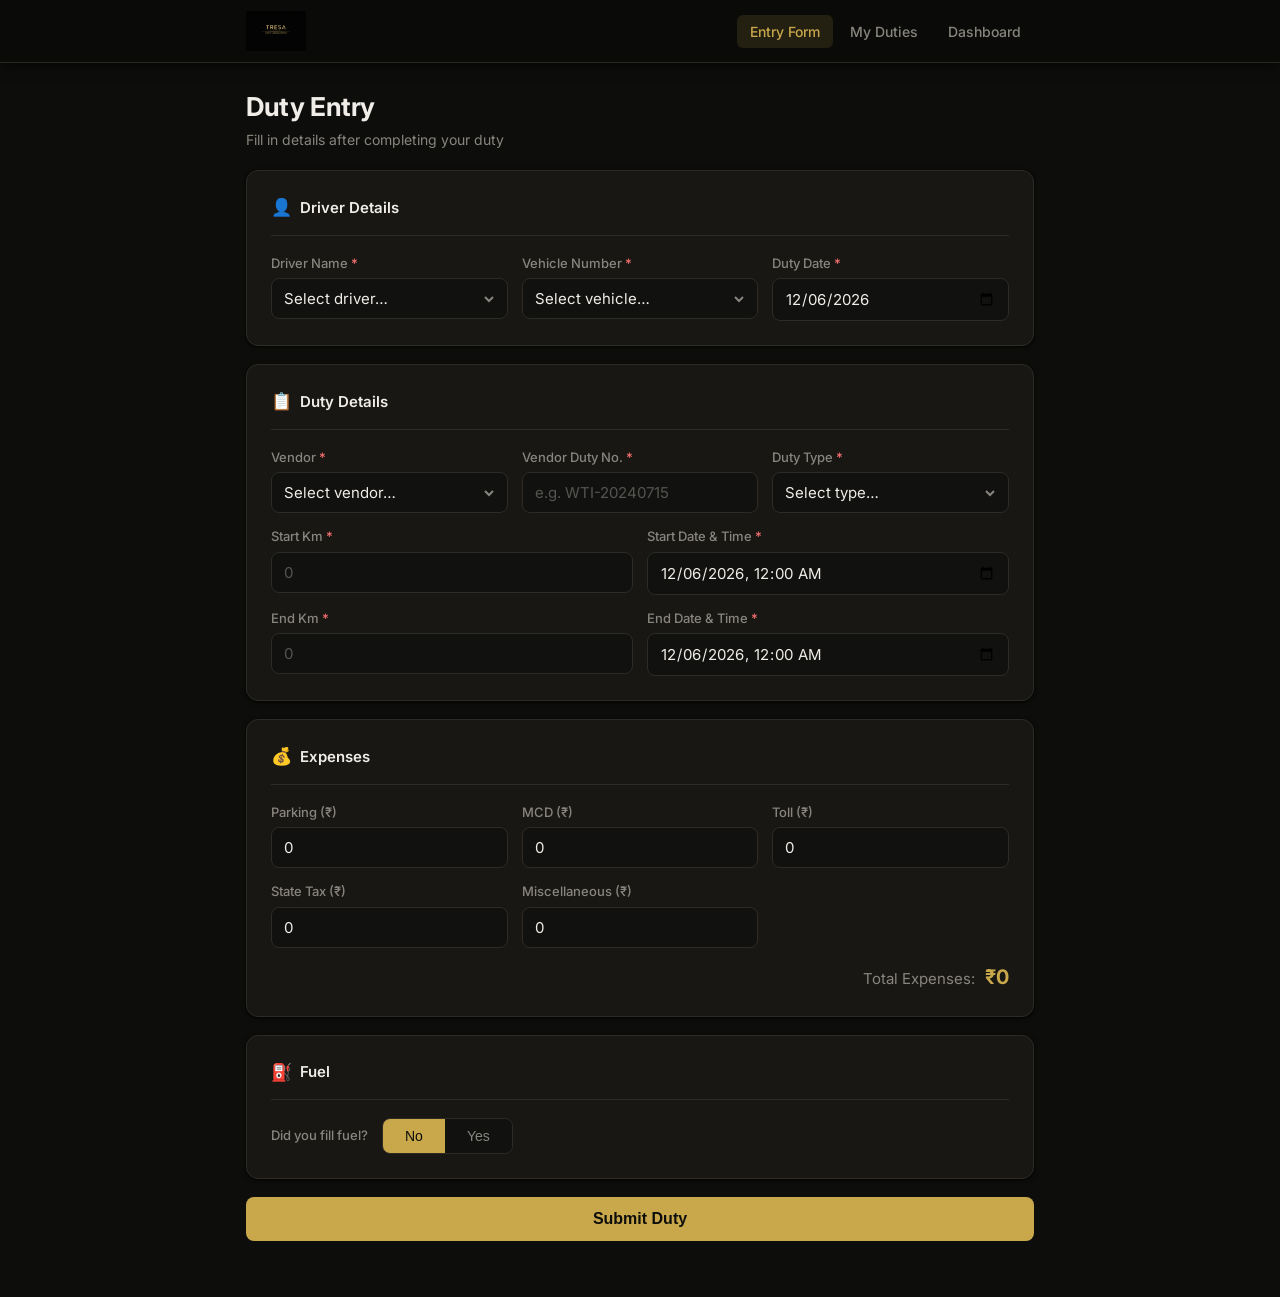
==== index.html @ 3fd35449 "Rebrand to Tresa black/gold theme; replace emoji with logo - Rewrote CSS with dark (#0d0d0b) backgro" ====
<!DOCTYPE html>
<html lang="en">
<head>
  <meta charset="UTF-8">
  <meta name="viewport" content="width=device-width, initial-scale=1.0">
  <title>Tresa – Duty Entry</title>
  <link rel="stylesheet" href="css/styles.css">
  <link rel="preconnect" href="https://fonts.googleapis.com">
  <link href="https://fonts.googleapis.com/css2?family=Inter:wght@400;500;600;700&display=swap" rel="stylesheet">
</head>
<body>

<header class="app-header">
  <div class="container">
    <div class="header-inner">
      <a class="brand" href="index.html">
        <img src="Branding/Tresa Fleet Logo.png" alt="Tresa Fleet Management" class="brand-logo">
      </a>
      <nav class="nav">
        <a href="index.html"     class="nav-link active">Entry Form</a>
        <a href="my-duties.html" class="nav-link">My Duties</a>
        <a href="dashboard.html" class="nav-link">Dashboard</a>
      </nav>
    </div>
  </div>
</header>

<main class="main">
  <div class="container">

    <div class="page-header">
      <h1>Duty Entry</h1>
      <p>Fill in details after completing your duty</p>
    </div>

    <!-- ── Entry Form ─────────────────────────────────────────── -->
    <form id="dutyForm" class="form-stack" autocomplete="off">

      <!-- Driver Details -->
      <div class="card">
        <div class="section-title"><span class="section-icon">👤</span> Driver Details</div>
        <div class="grid">
          <div class="field">
            <label for="driverName">Driver Name <span class="req">*</span></label>
            <select id="driverName" name="driverName" required>
              <option value="">Select driver…</option>
            </select>
          </div>
          <div class="field">
            <label for="vehicleNumber">Vehicle Number <span class="req">*</span></label>
            <select id="vehicleNumber" name="vehicleNumber" required>
              <option value="">Select vehicle…</option>
            </select>
          </div>
          <div class="field">
            <label for="dutyDate">Duty Date <span class="req">*</span></label>
            <input type="date" id="dutyDate" name="dutyDate" required>
          </div>
        </div>
      </div>

      <!-- Duty Details -->
      <div class="card">
        <div class="section-title"><span class="section-icon">📋</span> Duty Details</div>
        <div class="grid">
          <div class="field">
            <label for="vendor">Vendor <span class="req">*</span></label>
            <select id="vendor" name="vendor" required>
              <option value="">Select vendor…</option>
            </select>
          </div>
          <div class="field">
            <label for="vendorDutyNumber">Vendor Duty No. <span class="req">*</span></label>
            <input type="text" id="vendorDutyNumber" name="vendorDutyNumber" placeholder="e.g. WTI-20240715" required>
          </div>
          <div class="field">
            <label for="dutyType">Duty Type <span class="req">*</span></label>
            <select id="dutyType" name="dutyType" required>
              <option value="">Select type…</option>
            </select>
          </div>
        </div>

        <div class="grid grid-2" style="margin-top:14px">
          <div class="field">
            <label for="startKm">Start Km <span class="req">*</span></label>
            <input type="number" id="startKm" name="startKm" placeholder="0" min="0" required>
          </div>
          <div class="field">
            <label for="startDatetime">Start Date &amp; Time <span class="req">*</span></label>
            <input type="datetime-local" id="startDatetime" name="startDatetime" required>
          </div>
          <div class="field">
            <label for="endKm">End Km <span class="req">*</span></label>
            <input type="number" id="endKm" name="endKm" placeholder="0" min="0" required>
          </div>
          <div class="field">
            <label for="endDatetime">End Date &amp; Time <span class="req">*</span></label>
            <input type="datetime-local" id="endDatetime" name="endDatetime" required>
          </div>
        </div>

        <!-- Live km + duration -->
        <div class="info-box blue" id="kmSummary" style="display:none">
          <div class="info-stat">
            <span class="info-label">Total Km</span>
            <span class="info-value" id="kmTotal">—</span>
          </div>
          <div class="info-stat">
            <span class="info-label">Duration</span>
            <span class="info-value" id="kmDuration">—</span>
          </div>
        </div>

      </div>

      <!-- Expenses -->
      <div class="card">
        <div class="section-title"><span class="section-icon">💰</span> Expenses</div>
        <div class="grid">
          <div class="field">
            <label for="parking">Parking (₹)</label>
            <input type="number" id="parking" name="parking" placeholder="0" min="0" value="0">
          </div>
          <div class="field">
            <label for="mcd">MCD (₹)</label>
            <input type="number" id="mcd" name="mcd" placeholder="0" min="0" value="0">
          </div>
          <div class="field">
            <label for="toll">Toll (₹)</label>
            <input type="number" id="toll" name="toll" placeholder="0" min="0" value="0">
          </div>
          <div class="field">
            <label for="stateTax">State Tax (₹)</label>
            <input type="number" id="stateTax" name="stateTax" placeholder="0" min="0" value="0">
          </div>
          <div class="field">
            <label for="miscellaneous">Miscellaneous (₹)</label>
            <input type="number" id="miscellaneous" name="miscellaneous" placeholder="0" min="0" value="0">
          </div>
        </div>
        <div class="exp-total">Total Expenses: <strong id="expTotal">₹0</strong></div>
      </div>

      <!-- Fuel -->
      <div class="card">
        <div class="section-title"><span class="section-icon">⛽</span> Fuel</div>
        <div class="toggle-row">
          <label>Did you fill fuel?</label>
          <div class="toggle-group">
            <button type="button" id="btnFuelNo"  class="toggle-btn" onclick="setFuel(false)">No</button>
            <button type="button" id="btnFuelYes" class="toggle-btn" onclick="setFuel(true)">Yes</button>
          </div>
        </div>

        <div class="grid grid-3" id="fuelDetails" style="display:none; margin-top:16px">
          <div class="field">
            <label for="fuelAmount">Amount (₹) <span class="req">*</span></label>
            <input type="number" id="fuelAmount" name="fuelAmount" placeholder="0" min="0">
          </div>
          <div class="field">
            <label for="fuelLitres">Litres <span class="req">*</span></label>
            <input type="number" id="fuelLitres" name="fuelLitres" placeholder="0.00" min="0" step="0.01">
          </div>
          <div class="field">
            <label for="fuelOdometer">Odometer Reading <span class="req">*</span></label>
            <input type="number" id="fuelOdometer" name="fuelOdometer" placeholder="0" min="0">
          </div>
        </div>
      </div>

      <!-- Submit -->
      <div>
        <button type="submit" class="btn btn-primary btn-lg" id="submitBtn">
          <span id="btnText">Submit Duty</span>
        </button>
        <div id="errMsg" class="alert alert-error" style="display:none">
          ❌ Submission failed. Please check your connection and try again.
        </div>
      </div>

    </form>

    <!-- Success state -->
    <div id="successBox" style="display:none; text-align:center; padding:40px 0">
      <div style="font-size:64px">✅</div>
      <h2 style="margin:12px 0 6px; font-size:22px">Duty Submitted!</h2>
      <p style="color:var(--text-muted); margin-bottom:20px">Your duty has been recorded successfully.</p>
      <div id="successAllowance"></div>
      <button class="btn btn-primary" style="margin-top:20px" onclick="submitAnother()">Submit Another Duty</button>
    </div>

  </div>
</main>

<script src="js/config.js"></script>
<script src="js/salary.js"></script>
<script src="js/form.js"></script>
</body>
</html>
---- css/styles.css ----
/* ── Variables ─────────────────────────────────────────────────── */
:root {
  --primary:       #c9a84c;
  --primary-dark:  #a8842a;
  --primary-light: rgba(201,168,76,.13);
  --success:       #4ade80;
  --success-light: rgba(74,222,128,.13);
  --error:         #f87171;
  --error-light:   rgba(248,113,113,.13);
  --warning:       #fbbf24;
  --warning-light: rgba(251,191,36,.13);
  --text:          #f0ede8;
  --text-muted:    #88857e;
  --border:        #2e2b26;
  --bg:            #0d0d0b;
  --card:          #181714;
  --shadow:        0 1px 4px rgba(0,0,0,.55), 0 1px 2px rgba(0,0,0,.4);
  --shadow-md:     0 4px 16px rgba(0,0,0,.7), 0 2px 6px rgba(0,0,0,.5);
  --r:             8px;
  --r-lg:          12px;
}

/* ── Reset ─────────────────────────────────────────────────────── */
*, *::before, *::after { box-sizing: border-box; margin: 0; padding: 0; }

body {
  font-family: 'Inter', -apple-system, BlinkMacSystemFont, 'Segoe UI', sans-serif;
  background: var(--bg);
  color: var(--text);
  line-height: 1.5;
  min-height: 100vh;
  font-size: 15px;
}

/* ── Layout ─────────────────────────────────────────────────────── */
.container      { max-width: 820px;  margin: 0 auto; padding: 0 16px; }
.container-wide { max-width: 1160px; margin: 0 auto; padding: 0 16px; }

/* ── Header ─────────────────────────────────────────────────────── */
.app-header {
  background: #0a0a08;
  border-bottom: 1px solid #2a2720;
  position: sticky; top: 0; z-index: 100;
  box-shadow: 0 2px 12px rgba(0,0,0,.6);
}
.header-inner {
  display: flex; align-items: center; justify-content: space-between;
  height: 62px;
}
.brand {
  display: flex; align-items: center;
  text-decoration: none;
}
.brand-logo { height: 40px; width: auto; display: block; }

.nav { display: flex; gap: 4px; }
.nav-link {
  color: var(--text-muted); text-decoration: none;
  padding: 6px 13px; border-radius: 6px;
  font-size: 14px; font-weight: 500;
  transition: background .15s, color .15s;
}
.nav-link:hover  { color: var(--primary); background: var(--primary-light); }
.nav-link.active { color: var(--primary); background: var(--primary-light); }

/* ── Main ───────────────────────────────────────────────────────── */
.main { padding: 24px 0 56px; }
.page-header { margin-bottom: 20px; }
.page-header h1 {
  font-size: 26px; font-weight: 700; letter-spacing: -.4px;
  color: var(--text);
}
.page-header p { color: var(--text-muted); margin-top: 3px; font-size: 14px; }

/* ── Cards / Sections ───────────────────────────────────────────── */
.card {
  background: var(--card); border-radius: var(--r-lg);
  padding: 24px; box-shadow: var(--shadow);
  border: 1px solid var(--border);
}
.section-title {
  font-size: 15px; font-weight: 600; color: var(--text);
  display: flex; align-items: center; gap: 8px;
  padding-bottom: 14px; margin-bottom: 18px;
  border-bottom: 1px solid var(--border);
}
.section-icon { font-size: 17px; }

/* ── Form grid ──────────────────────────────────────────────────── */
.form-stack { display: flex; flex-direction: column; gap: 18px; }
.grid { display: grid; gap: 14px;
  grid-template-columns: repeat(auto-fill, minmax(200px, 1fr)); }
.grid-2 { grid-template-columns: repeat(2, 1fr); }
.grid-3 { grid-template-columns: repeat(3, 1fr); }

.field { display: flex; flex-direction: column; gap: 5px; }
label  { font-size: 13px; font-weight: 500; color: var(--text-muted); }
.req   { color: var(--error); }

input, select {
  padding: 10px 12px;
  border: 1.5px solid var(--border);
  border-radius: var(--r);
  font-size: 15px; font-family: inherit;
  color: var(--text); background: #111110;
  width: 100%;
  transition: border-color .15s, box-shadow .15s;
  -webkit-appearance: none; appearance: none;
}
select {
  background-image: url("data:image/svg+xml,%3Csvg xmlns='http://www.w3.org/2000/svg' width='16' height='16' fill='none' stroke='%2388857e' stroke-width='2'%3E%3Cpolyline points='4 6 8 10 12 6'/%3E%3C/svg%3E");
  background-repeat: no-repeat; background-position: right 10px center;
  padding-right: 34px;
}
input:focus, select:focus {
  outline: none;
  border-color: var(--primary);
  box-shadow: 0 0 0 3px var(--primary-light);
}
input::placeholder { color: #555450; }

/* ── Toggle (Yes / No) ──────────────────────────────────────────── */
.toggle-row   { display: flex; align-items: center; gap: 14px; flex-wrap: wrap; }
.toggle-group { display: flex; border: 1.5px solid var(--border); border-radius: var(--r); overflow: hidden; }
.toggle-btn {
  padding: 9px 22px; border: none; cursor: pointer;
  font-size: 14px; font-weight: 500; color: var(--text-muted);
  background: #111110; transition: background .15s, color .15s;
}
.toggle-btn.active { background: var(--primary); color: #0d0d0b; }
.toggle-btn:hover:not(.active) { background: var(--border); }

/* ── Live summary boxes ──────────────────────────────────────────── */
.info-box {
  border-radius: var(--r); padding: 12px 16px;
  display: flex; gap: 20px; flex-wrap: wrap;
  margin-top: 14px; font-size: 14px;
}
.info-box.blue   { background: var(--primary-light); border: 1px solid rgba(201,168,76,.25); }
.info-box.green  { background: var(--success-light); border: 1px solid rgba(74,222,128,.25); }
.info-box.yellow { background: var(--warning-light); border: 1px solid rgba(251,191,36,.25); }

.info-stat  { display: flex; flex-direction: column; gap: 1px; }
.info-label { font-size: 12px; font-weight: 500; color: var(--text-muted); text-transform: uppercase; letter-spacing: .04em; }
.info-value { font-size: 18px; font-weight: 700; color: var(--primary); }
.info-box.green .info-value  { color: var(--success); }
.info-box.yellow .info-value { color: var(--warning); }

.ot-preview {
  margin-top: 14px; border-radius: var(--r);
  padding: 14px 16px; background: var(--success-light);
  border: 1px solid rgba(74,222,128,.3);
  font-size: 14px; line-height: 1.7;
}
.ot-preview strong { font-weight: 600; }
.ot-preview .ot-total {
  font-size: 16px; font-weight: 700; color: var(--success);
  margin-top: 6px; padding-top: 6px; border-top: 1px solid rgba(74,222,128,.3);
}

/* ── Expenses total ──────────────────────────────────────────────── */
.exp-total {
  text-align: right; font-size: 15px;
  color: var(--text-muted); margin-top: 14px;
}
.exp-total strong { color: var(--primary); font-size: 20px; margin-left: 6px; }

/* ── Buttons ─────────────────────────────────────────────────────── */
.btn {
  display: inline-flex; align-items: center; justify-content: center; gap: 6px;
  padding: 10px 20px; border: none; border-radius: var(--r);
  font-size: 14px; font-weight: 600; cursor: pointer;
  transition: background .15s, opacity .15s; text-decoration: none;
}
.btn-primary { background: var(--primary); color: #0d0d0b; }
.btn-primary:hover { background: var(--primary-dark); color: #fff; }
.btn-outline {
  background: transparent; color: var(--text-muted);
  border: 1.5px solid var(--border);
}
.btn-outline:hover { border-color: var(--primary); color: var(--primary); }
.btn-lg { padding: 13px 28px; font-size: 16px; width: 100%; }
.btn:disabled { opacity: .45; cursor: not-allowed; }

/* ── Alerts ──────────────────────────────────────────────────────── */
.alert {
  padding: 14px 18px; border-radius: var(--r);
  font-size: 14px; font-weight: 500; margin-top: 14px;
}
.alert-success { background: var(--success-light); color: var(--success); border: 1px solid rgba(74,222,128,.35); }
.alert-error   { background: var(--error-light);   color: var(--error);   border: 1px solid rgba(248,113,113,.35); }
.alert-warn    { background: var(--warning-light);  color: var(--warning); border: 1px solid rgba(251,191,36,.35); }

/* ── Dashboard stats grid ────────────────────────────────────────── */
.stats-grid { display: grid; gap: 14px; grid-template-columns: repeat(auto-fill, minmax(170px, 1fr)); margin-bottom: 20px; }
.stat-card {
  background: var(--card); border-radius: var(--r-lg);
  padding: 18px 20px; box-shadow: var(--shadow); border: 1px solid var(--border);
}
.stat-label { font-size: 12px; font-weight: 500; color: var(--text-muted); text-transform: uppercase; letter-spacing: .05em; }
.stat-value { font-size: 26px; font-weight: 700; letter-spacing: -1px; margin-top: 4px; color: var(--text); }
.stat-sub   { font-size: 12px; color: var(--text-muted); margin-top: 2px; }

/* ── Filter bar ──────────────────────────────────────────────────── */
.filter-bar {
  background: var(--card); border-radius: var(--r-lg);
  padding: 14px 18px; box-shadow: var(--shadow);
  border: 1px solid var(--border); margin-bottom: 18px;
  display: flex; flex-wrap: wrap; gap: 12px; align-items: flex-end;
}
.filter-field { display: flex; flex-direction: column; gap: 4px; flex: 1; min-width: 130px; }
.filter-field label { font-size: 11px; text-transform: uppercase; letter-spacing: .05em; color: var(--text-muted); font-weight: 600; }
.filter-field input, .filter-field select { font-size: 14px; padding: 7px 10px; }

/* ── Tabs ────────────────────────────────────────────────────────── */
.tabs {
  display: flex; gap: 4px; background: var(--card);
  padding: 5px; border-radius: var(--r-lg);
  box-shadow: var(--shadow); border: 1px solid var(--border);
  margin-bottom: 18px; flex-wrap: wrap;
}
.tab {
  flex: 1; min-width: 90px; padding: 8px 14px;
  border: none; background: transparent; border-radius: var(--r);
  font-size: 14px; font-weight: 500; cursor: pointer;
  color: var(--text-muted); transition: background .15s, color .15s;
}
.tab:hover  { color: var(--primary); }
.tab.active { background: var(--primary); color: #0d0d0b; font-weight: 700; }
.tab-panel  { display: none; }
.tab-panel.active { display: block; }

/* ── Table ───────────────────────────────────────────────────────── */
.table-wrap {
  background: var(--card); border-radius: var(--r-lg);
  box-shadow: var(--shadow); border: 1px solid var(--border); overflow: hidden;
}
.table-head {
  display: flex; align-items: center; justify-content: space-between;
  padding: 14px 18px; border-bottom: 1px solid var(--border); flex-wrap: wrap; gap: 8px;
}
.table-title { font-size: 15px; font-weight: 600; color: var(--text); }
.table-count { font-size: 13px; color: var(--text-muted); }
.table-scroll { overflow-x: auto; }
table { width: 100%; border-collapse: collapse; font-size: 13px; }
th {
  background: #111110; padding: 9px 14px; text-align: left;
  font-size: 11px; font-weight: 600; text-transform: uppercase;
  letter-spacing: .05em; color: var(--text-muted);
  border-bottom: 1px solid var(--border); white-space: nowrap;
}
td { padding: 11px 14px; border-bottom: 1px solid var(--border); vertical-align: middle; color: var(--text); }
tr:last-child td { border-bottom: none; }
tr:hover td { background: rgba(201,168,76,.04); }

/* ── Badges ──────────────────────────────────────────────────────── */
.badge {
  display: inline-block; padding: 3px 8px;
  border-radius: 9999px; font-size: 11px; font-weight: 600; white-space: nowrap;
}
.badge-blue   { background: var(--primary-light); color: var(--primary); }
.badge-green  { background: var(--success-light); color: var(--success); }
.badge-yellow { background: var(--warning-light); color: var(--warning); }
.badge-red    { background: var(--error-light);   color: var(--error); }

/* ── Driver cards ────────────────────────────────────────────────── */
.driver-cards { display: grid; gap: 14px; grid-template-columns: repeat(auto-fill, minmax(230px, 1fr)); margin-bottom: 20px; }
.driver-card {
  background: var(--card); border-radius: var(--r-lg);
  padding: 18px 20px; box-shadow: var(--shadow); border: 1px solid var(--border);
}
.driver-name { font-size: 15px; font-weight: 600; margin-bottom: 12px; display: flex; align-items: center; gap: 8px; color: var(--text); }
.driver-name::before { content: ''; width: 8px; height: 8px; background: var(--primary); border-radius: 50%; flex-shrink: 0; }
.drow { display: flex; justify-content: space-between; align-items: center; padding: 5px 0; border-bottom: 1px solid var(--border); font-size: 13px; }
.drow:last-child { border-bottom: none; }
.drow .lbl { color: var(--text-muted); }
.drow .val { font-weight: 600; color: var(--text); }

/* ── Salary report table ─────────────────────────────────────────── */
.salary-row-total { font-weight: 700; background: var(--primary-light); color: var(--primary); }

/* ── Loading / empty ─────────────────────────────────────────────── */
.loading-cell, .empty-cell { padding: 48px; text-align: center; color: var(--text-muted); }
.spinner {
  width: 30px; height: 30px; border-radius: 50%;
  border: 3px solid var(--border); border-top-color: var(--primary);
  animation: spin .7s linear infinite; margin: 0 auto 12px;
}
@keyframes spin { to { transform: rotate(360deg); } }
.empty-icon { font-size: 40px; margin-bottom: 10px; }

/* ── Success allowance summary ───────────────────────────────────── */
.success-allowance {
  background: var(--success-light); border: 1px solid rgba(74,222,128,.3);
  border-radius: var(--r-lg); padding: 16px 20px;
  max-width: 340px; margin: 0 auto; text-align: left;
}
.sum-label {
  font-size: 12px; font-weight: 600; text-transform: uppercase;
  letter-spacing: .05em; color: var(--success); margin-bottom: 10px;
}
.sum-row {
  display: flex; justify-content: space-between; align-items: center;
  font-size: 14px; padding: 4px 0; border-bottom: 1px solid rgba(74,222,128,.2);
  color: var(--text);
}
.sum-row:last-of-type { border-bottom: none; }
.sum-note { font-size: 12px; color: var(--text-muted); padding: 2px 0 6px; }
.sum-total {
  display: flex; justify-content: space-between; align-items: center;
  font-size: 16px; font-weight: 700; color: var(--success);
  margin-top: 8px; padding-top: 8px; border-top: 2px solid rgba(74,222,128,.4);
}

/* ── Password screen ─────────────────────────────────────────────── */
.pw-screen {
  min-height: 100vh; display: flex;
  align-items: center; justify-content: center; background: var(--bg);
}
.pw-card {
  background: var(--card); border-radius: var(--r-lg);
  padding: 40px 36px; box-shadow: var(--shadow-md);
  border: 1px solid var(--border); width: 100%; max-width: 360px; text-align: center;
}
.pw-card h2 { font-size: 22px; font-weight: 700; margin-bottom: 6px; color: var(--text); }
.pw-card p  { color: var(--text-muted); margin-bottom: 22px; font-size: 14px; }

/* ── Responsive ──────────────────────────────────────────────────── */
@media (max-width: 600px) {
  .grid   { grid-template-columns: 1fr; }
  .grid-2 { grid-template-columns: repeat(2, 1fr); }
  .grid-3 { grid-template-columns: repeat(2, 1fr); }
  .stats-grid { grid-template-columns: repeat(2, 1fr); }
  .page-header h1 { font-size: 22px; }
  .driver-cards { grid-template-columns: 1fr; }
  .filter-bar { flex-direction: column; }
  .filter-field { width: 100%; }
  .tabs { gap: 2px; }
  .tab  { font-size: 13px; padding: 7px 8px; }
}
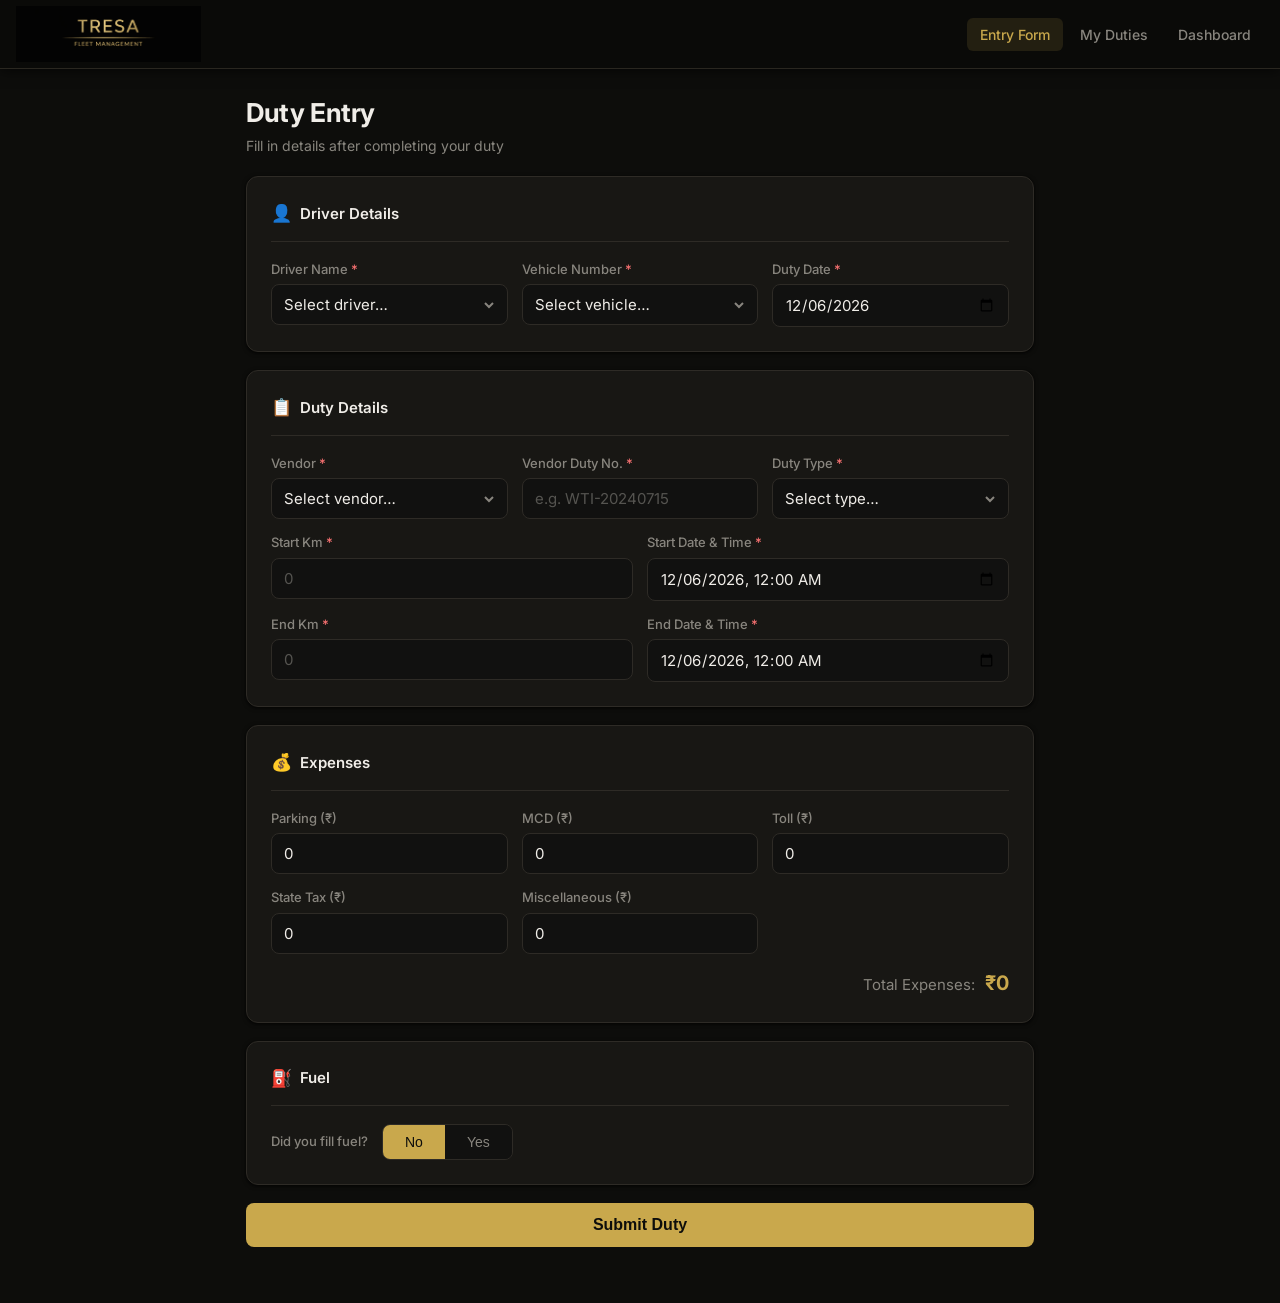
==== commit ed469587: "Use cropped logo in nav header; Invoice Header for payslip letterhead - Logo cropped via object-fit:" ====
--- a/index.html
+++ b/index.html
@@ -11,17 +11,15 @@
 <body>
 
 <header class="app-header">
-  <div class="container">
-    <div class="header-inner">
-      <a class="brand" href="index.html">
-        <img src="Branding/Tresa Fleet Logo.png" alt="Tresa Fleet Management" class="brand-logo">
-      </a>
-      <nav class="nav">
-        <a href="index.html"     class="nav-link active">Entry Form</a>
-        <a href="my-duties.html" class="nav-link">My Duties</a>
-        <a href="dashboard.html" class="nav-link">Dashboard</a>
-      </nav>
-    </div>
+  <div class="nav-bar">
+    <a href="index.html">
+      <img src="Branding/Tresa Fleet Logo.png" alt="Tresa Fleet Management" class="brand-logo">
+    </a>
+    <nav class="nav">
+      <a href="index.html"     class="nav-link active">Entry Form</a>
+      <a href="my-duties.html" class="nav-link">My Duties</a>
+      <a href="dashboard.html" class="nav-link">Dashboard</a>
+    </nav>
   </div>
 </header>
 
--- a/css/styles.css
+++ b/css/styles.css
@@ -43,15 +43,20 @@
   position: sticky; top: 0; z-index: 100;
   box-shadow: 0 2px 12px rgba(0,0,0,.6);
 }
-.header-inner {
-  display: flex; align-items: center; justify-content: space-between;
-  height: 62px;
-}
-.brand {
-  display: flex; align-items: center;
-  text-decoration: none;
-}
-.brand-logo { height: 40px; width: auto; display: block; }
+.invoice-header-img {
+  width: 100%; height: auto; display: block;
+}
+.nav-bar {
+  display: flex; justify-content: space-between; align-items: center;
+  padding: 6px 16px;
+}
+.brand-logo {
+  height: 56px;
+  width: 185px;
+  object-fit: cover;
+  object-position: center 45%;
+  display: block;
+}
 
 .nav { display: flex; gap: 4px; }
 .nav-link {
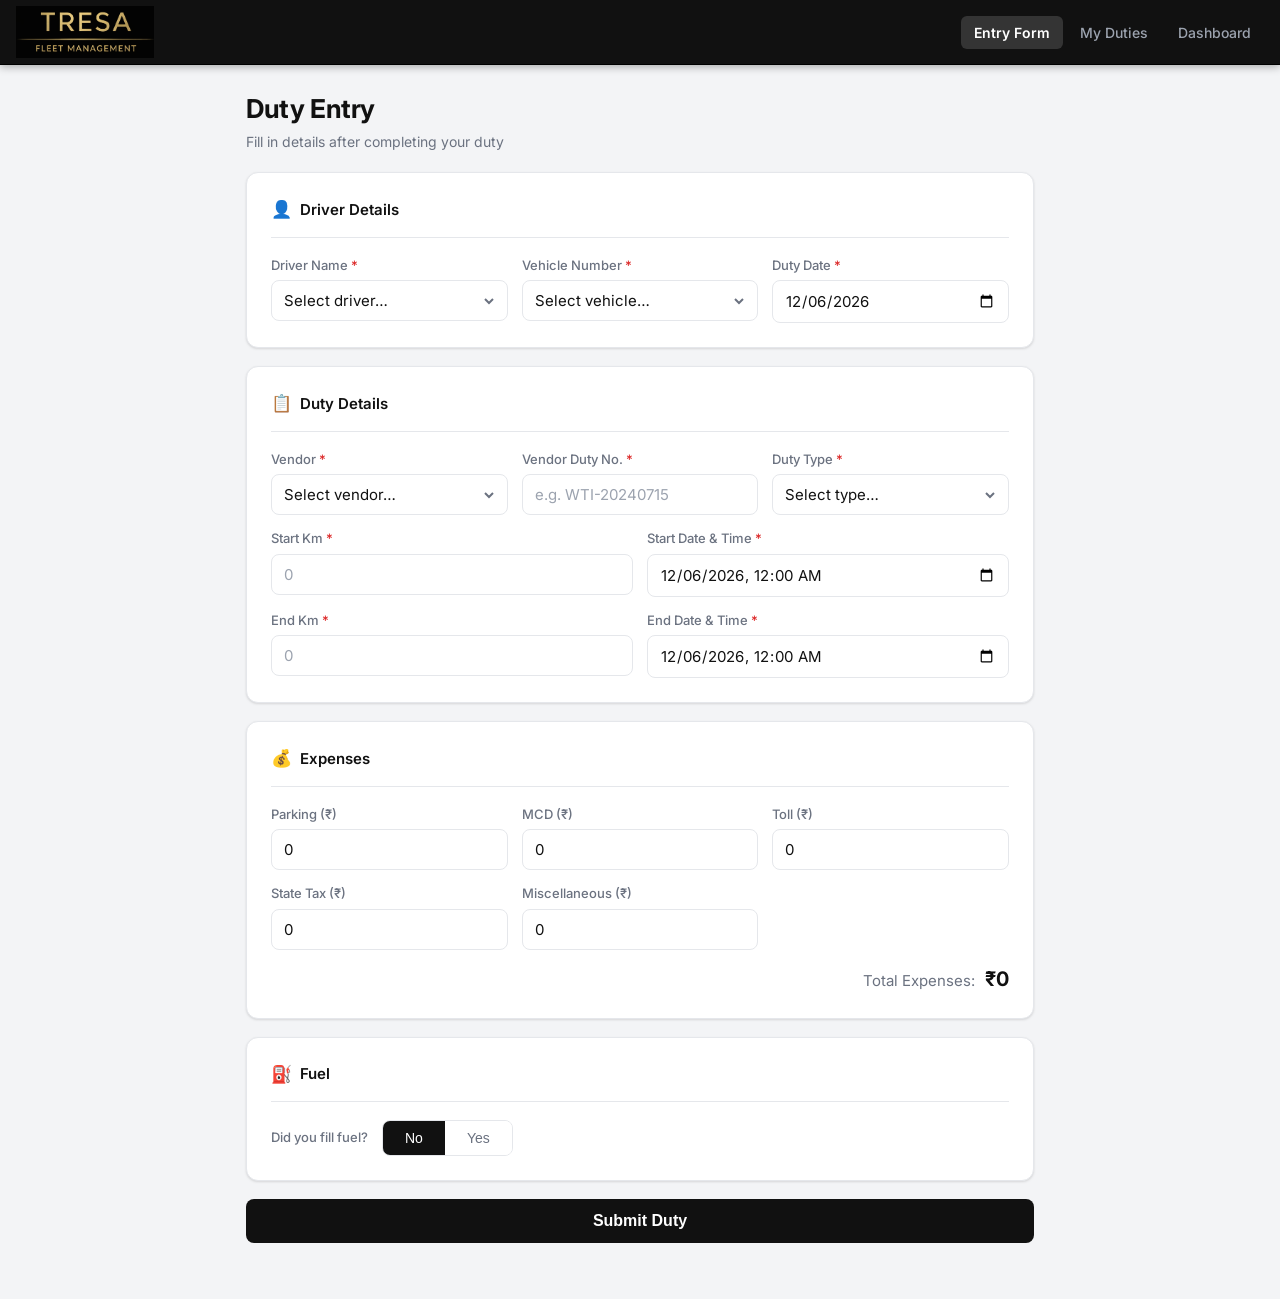
==== commit a2f5212f: "Use cropped logo image in nav header; remove CSS crop workaround Co-Authored-By: Claude Sonnet 4.6 <" ====
--- a/index.html
+++ b/index.html
@@ -13,7 +13,7 @@
 <header class="app-header">
   <div class="nav-bar">
     <a href="index.html">
-      <img src="Branding/Tresa Fleet Logo.png" alt="Tresa Fleet Management" class="brand-logo">
+      <img src="Branding/Tresa Fleet Logo cropped.png" alt="Tresa Fleet Management" class="brand-logo">
     </a>
     <nav class="nav">
       <a href="index.html"     class="nav-link active">Entry Form</a>
--- a/css/styles.css
+++ b/css/styles.css
@@ -1,21 +1,21 @@
 /* ── Variables ─────────────────────────────────────────────────── */
 :root {
-  --primary:       #c9a84c;
-  --primary-dark:  #a8842a;
-  --primary-light: rgba(201,168,76,.13);
-  --success:       #4ade80;
-  --success-light: rgba(74,222,128,.13);
-  --error:         #f87171;
-  --error-light:   rgba(248,113,113,.13);
-  --warning:       #fbbf24;
-  --warning-light: rgba(251,191,36,.13);
-  --text:          #f0ede8;
-  --text-muted:    #88857e;
-  --border:        #2e2b26;
-  --bg:            #0d0d0b;
-  --card:          #181714;
-  --shadow:        0 1px 4px rgba(0,0,0,.55), 0 1px 2px rgba(0,0,0,.4);
-  --shadow-md:     0 4px 16px rgba(0,0,0,.7), 0 2px 6px rgba(0,0,0,.5);
+  --primary:       #111111;
+  --primary-dark:  #000000;
+  --primary-light: rgba(0,0,0,.06);
+  --success:       #16a34a;
+  --success-light: rgba(22,163,74,.08);
+  --error:         #dc2626;
+  --error-light:   rgba(220,38,38,.08);
+  --warning:       #d97706;
+  --warning-light: rgba(217,119,6,.08);
+  --text:          #111111;
+  --text-muted:    #6b7280;
+  --border:        #e5e7eb;
+  --bg:            #f3f4f6;
+  --card:          #ffffff;
+  --shadow:        0 1px 3px rgba(0,0,0,.08), 0 1px 2px rgba(0,0,0,.05);
+  --shadow-md:     0 4px 16px rgba(0,0,0,.1),  0 2px 6px rgba(0,0,0,.07);
   --r:             8px;
   --r-lg:          12px;
 }
@@ -38,10 +38,10 @@
 
 /* ── Header ─────────────────────────────────────────────────────── */
 .app-header {
-  background: #0a0a08;
-  border-bottom: 1px solid #2a2720;
+  background: #111111;
+  border-bottom: 1px solid #000;
   position: sticky; top: 0; z-index: 100;
-  box-shadow: 0 2px 12px rgba(0,0,0,.6);
+  box-shadow: 0 2px 8px rgba(0,0,0,.3);
 }
 .invoice-header-img {
   width: 100%; height: auto; display: block;
@@ -51,22 +51,20 @@
   padding: 6px 16px;
 }
 .brand-logo {
-  height: 56px;
-  width: 185px;
-  object-fit: cover;
-  object-position: center 45%;
+  height: 52px;
+  width: auto;
   display: block;
 }
 
 .nav { display: flex; gap: 4px; }
 .nav-link {
-  color: var(--text-muted); text-decoration: none;
+  color: #9ca3af; text-decoration: none;
   padding: 6px 13px; border-radius: 6px;
   font-size: 14px; font-weight: 500;
   transition: background .15s, color .15s;
 }
-.nav-link:hover  { color: var(--primary); background: var(--primary-light); }
-.nav-link.active { color: var(--primary); background: var(--primary-light); }
+.nav-link:hover  { color: #ffffff; background: rgba(255,255,255,.1); }
+.nav-link.active { color: #ffffff; background: rgba(255,255,255,.15); font-weight: 600; }
 
 /* ── Main ───────────────────────────────────────────────────────── */
 .main { padding: 24px 0 56px; }
@@ -107,13 +105,13 @@
   border: 1.5px solid var(--border);
   border-radius: var(--r);
   font-size: 15px; font-family: inherit;
-  color: var(--text); background: #111110;
+  color: var(--text); background: #ffffff;
   width: 100%;
   transition: border-color .15s, box-shadow .15s;
   -webkit-appearance: none; appearance: none;
 }
 select {
-  background-image: url("data:image/svg+xml,%3Csvg xmlns='http://www.w3.org/2000/svg' width='16' height='16' fill='none' stroke='%2388857e' stroke-width='2'%3E%3Cpolyline points='4 6 8 10 12 6'/%3E%3C/svg%3E");
+  background-image: url("data:image/svg+xml,%3Csvg xmlns='http://www.w3.org/2000/svg' width='16' height='16' fill='none' stroke='%236b7280' stroke-width='2'%3E%3Cpolyline points='4 6 8 10 12 6'/%3E%3C/svg%3E");
   background-repeat: no-repeat; background-position: right 10px center;
   padding-right: 34px;
 }
@@ -122,7 +120,7 @@
   border-color: var(--primary);
   box-shadow: 0 0 0 3px var(--primary-light);
 }
-input::placeholder { color: #555450; }
+input::placeholder { color: #9ca3af; }
 
 /* ── Toggle (Yes / No) ──────────────────────────────────────────── */
 .toggle-row   { display: flex; align-items: center; gap: 14px; flex-wrap: wrap; }
@@ -130,10 +128,10 @@
 .toggle-btn {
   padding: 9px 22px; border: none; cursor: pointer;
   font-size: 14px; font-weight: 500; color: var(--text-muted);
-  background: #111110; transition: background .15s, color .15s;
-}
-.toggle-btn.active { background: var(--primary); color: #0d0d0b; }
-.toggle-btn:hover:not(.active) { background: var(--border); }
+  background: #ffffff; transition: background .15s, color .15s;
+}
+.toggle-btn.active { background: var(--primary); color: #ffffff; }
+.toggle-btn:hover:not(.active) { background: #f3f4f6; }
 
 /* ── Live summary boxes ──────────────────────────────────────────── */
 .info-box {
@@ -141,26 +139,26 @@
   display: flex; gap: 20px; flex-wrap: wrap;
   margin-top: 14px; font-size: 14px;
 }
-.info-box.blue   { background: var(--primary-light); border: 1px solid rgba(201,168,76,.25); }
-.info-box.green  { background: var(--success-light); border: 1px solid rgba(74,222,128,.25); }
-.info-box.yellow { background: var(--warning-light); border: 1px solid rgba(251,191,36,.25); }
+.info-box.blue   { background: rgba(0,0,0,.04);          border: 1px solid rgba(0,0,0,.1); }
+.info-box.green  { background: var(--success-light);      border: 1px solid rgba(22,163,74,.2); }
+.info-box.yellow { background: var(--warning-light);      border: 1px solid rgba(217,119,6,.2); }
 
 .info-stat  { display: flex; flex-direction: column; gap: 1px; }
 .info-label { font-size: 12px; font-weight: 500; color: var(--text-muted); text-transform: uppercase; letter-spacing: .04em; }
-.info-value { font-size: 18px; font-weight: 700; color: var(--primary); }
+.info-value { font-size: 18px; font-weight: 700; color: var(--text); }
 .info-box.green .info-value  { color: var(--success); }
 .info-box.yellow .info-value { color: var(--warning); }
 
 .ot-preview {
   margin-top: 14px; border-radius: var(--r);
   padding: 14px 16px; background: var(--success-light);
-  border: 1px solid rgba(74,222,128,.3);
+  border: 1px solid rgba(22,163,74,.2);
   font-size: 14px; line-height: 1.7;
 }
 .ot-preview strong { font-weight: 600; }
 .ot-preview .ot-total {
   font-size: 16px; font-weight: 700; color: var(--success);
-  margin-top: 6px; padding-top: 6px; border-top: 1px solid rgba(74,222,128,.3);
+  margin-top: 6px; padding-top: 6px; border-top: 1px solid rgba(22,163,74,.2);
 }
 
 /* ── Expenses total ──────────────────────────────────────────────── */
@@ -168,7 +166,7 @@
   text-align: right; font-size: 15px;
   color: var(--text-muted); margin-top: 14px;
 }
-.exp-total strong { color: var(--primary); font-size: 20px; margin-left: 6px; }
+.exp-total strong { color: var(--text); font-size: 20px; margin-left: 6px; }
 
 /* ── Buttons ─────────────────────────────────────────────────────── */
 .btn {
@@ -177,8 +175,8 @@
   font-size: 14px; font-weight: 600; cursor: pointer;
   transition: background .15s, opacity .15s; text-decoration: none;
 }
-.btn-primary { background: var(--primary); color: #0d0d0b; }
-.btn-primary:hover { background: var(--primary-dark); color: #fff; }
+.btn-primary { background: var(--primary); color: #ffffff; }
+.btn-primary:hover { background: var(--primary-dark); }
 .btn-outline {
   background: transparent; color: var(--text-muted);
   border: 1.5px solid var(--border);
@@ -192,9 +190,9 @@
   padding: 14px 18px; border-radius: var(--r);
   font-size: 14px; font-weight: 500; margin-top: 14px;
 }
-.alert-success { background: var(--success-light); color: var(--success); border: 1px solid rgba(74,222,128,.35); }
-.alert-error   { background: var(--error-light);   color: var(--error);   border: 1px solid rgba(248,113,113,.35); }
-.alert-warn    { background: var(--warning-light);  color: var(--warning); border: 1px solid rgba(251,191,36,.35); }
+.alert-success { background: var(--success-light); color: var(--success); border: 1px solid rgba(22,163,74,.25); }
+.alert-error   { background: var(--error-light);   color: var(--error);   border: 1px solid rgba(220,38,38,.2); }
+.alert-warn    { background: var(--warning-light);  color: var(--warning); border: 1px solid rgba(217,119,6,.2); }
 
 /* ── Dashboard stats grid ────────────────────────────────────────── */
 .stats-grid { display: grid; gap: 14px; grid-template-columns: repeat(auto-fill, minmax(170px, 1fr)); margin-bottom: 20px; }
@@ -230,8 +228,8 @@
   font-size: 14px; font-weight: 500; cursor: pointer;
   color: var(--text-muted); transition: background .15s, color .15s;
 }
-.tab:hover  { color: var(--primary); }
-.tab.active { background: var(--primary); color: #0d0d0b; font-weight: 700; }
+.tab:hover  { color: var(--primary); background: var(--primary-light); }
+.tab.active { background: var(--primary); color: #ffffff; font-weight: 700; }
 .tab-panel  { display: none; }
 .tab-panel.active { display: block; }
 
@@ -249,24 +247,24 @@
 .table-scroll { overflow-x: auto; }
 table { width: 100%; border-collapse: collapse; font-size: 13px; }
 th {
-  background: #111110; padding: 9px 14px; text-align: left;
+  background: #f3f4f6; padding: 9px 14px; text-align: left;
   font-size: 11px; font-weight: 600; text-transform: uppercase;
   letter-spacing: .05em; color: var(--text-muted);
   border-bottom: 1px solid var(--border); white-space: nowrap;
 }
 td { padding: 11px 14px; border-bottom: 1px solid var(--border); vertical-align: middle; color: var(--text); }
 tr:last-child td { border-bottom: none; }
-tr:hover td { background: rgba(201,168,76,.04); }
+tr:hover td { background: #f9fafb; }
 
 /* ── Badges ──────────────────────────────────────────────────────── */
 .badge {
   display: inline-block; padding: 3px 8px;
   border-radius: 9999px; font-size: 11px; font-weight: 600; white-space: nowrap;
 }
-.badge-blue   { background: var(--primary-light); color: var(--primary); }
-.badge-green  { background: var(--success-light); color: var(--success); }
-.badge-yellow { background: var(--warning-light); color: var(--warning); }
-.badge-red    { background: var(--error-light);   color: var(--error); }
+.badge-blue   { background: #f3f4f6;              color: #111111; }
+.badge-green  { background: var(--success-light);  color: var(--success); }
+.badge-yellow { background: var(--warning-light);  color: var(--warning); }
+.badge-red    { background: var(--error-light);    color: var(--error); }
 
 /* ── Driver cards ────────────────────────────────────────────────── */
 .driver-cards { display: grid; gap: 14px; grid-template-columns: repeat(auto-fill, minmax(230px, 1fr)); margin-bottom: 20px; }
@@ -282,7 +280,7 @@
 .drow .val { font-weight: 600; color: var(--text); }
 
 /* ── Salary report table ─────────────────────────────────────────── */
-.salary-row-total { font-weight: 700; background: var(--primary-light); color: var(--primary); }
+.salary-row-total { font-weight: 700; background: #f3f4f6; color: var(--text); }
 
 /* ── Loading / empty ─────────────────────────────────────────────── */
 .loading-cell, .empty-cell { padding: 48px; text-align: center; color: var(--text-muted); }
@@ -296,7 +294,7 @@
 
 /* ── Success allowance summary ───────────────────────────────────── */
 .success-allowance {
-  background: var(--success-light); border: 1px solid rgba(74,222,128,.3);
+  background: var(--success-light); border: 1px solid rgba(22,163,74,.2);
   border-radius: var(--r-lg); padding: 16px 20px;
   max-width: 340px; margin: 0 auto; text-align: left;
 }
@@ -306,7 +304,7 @@
 }
 .sum-row {
   display: flex; justify-content: space-between; align-items: center;
-  font-size: 14px; padding: 4px 0; border-bottom: 1px solid rgba(74,222,128,.2);
+  font-size: 14px; padding: 4px 0; border-bottom: 1px solid rgba(22,163,74,.15);
   color: var(--text);
 }
 .sum-row:last-of-type { border-bottom: none; }
@@ -314,7 +312,7 @@
 .sum-total {
   display: flex; justify-content: space-between; align-items: center;
   font-size: 16px; font-weight: 700; color: var(--success);
-  margin-top: 8px; padding-top: 8px; border-top: 2px solid rgba(74,222,128,.4);
+  margin-top: 8px; padding-top: 8px; border-top: 2px solid rgba(22,163,74,.3);
 }
 
 /* ── Password screen ─────────────────────────────────────────────── */
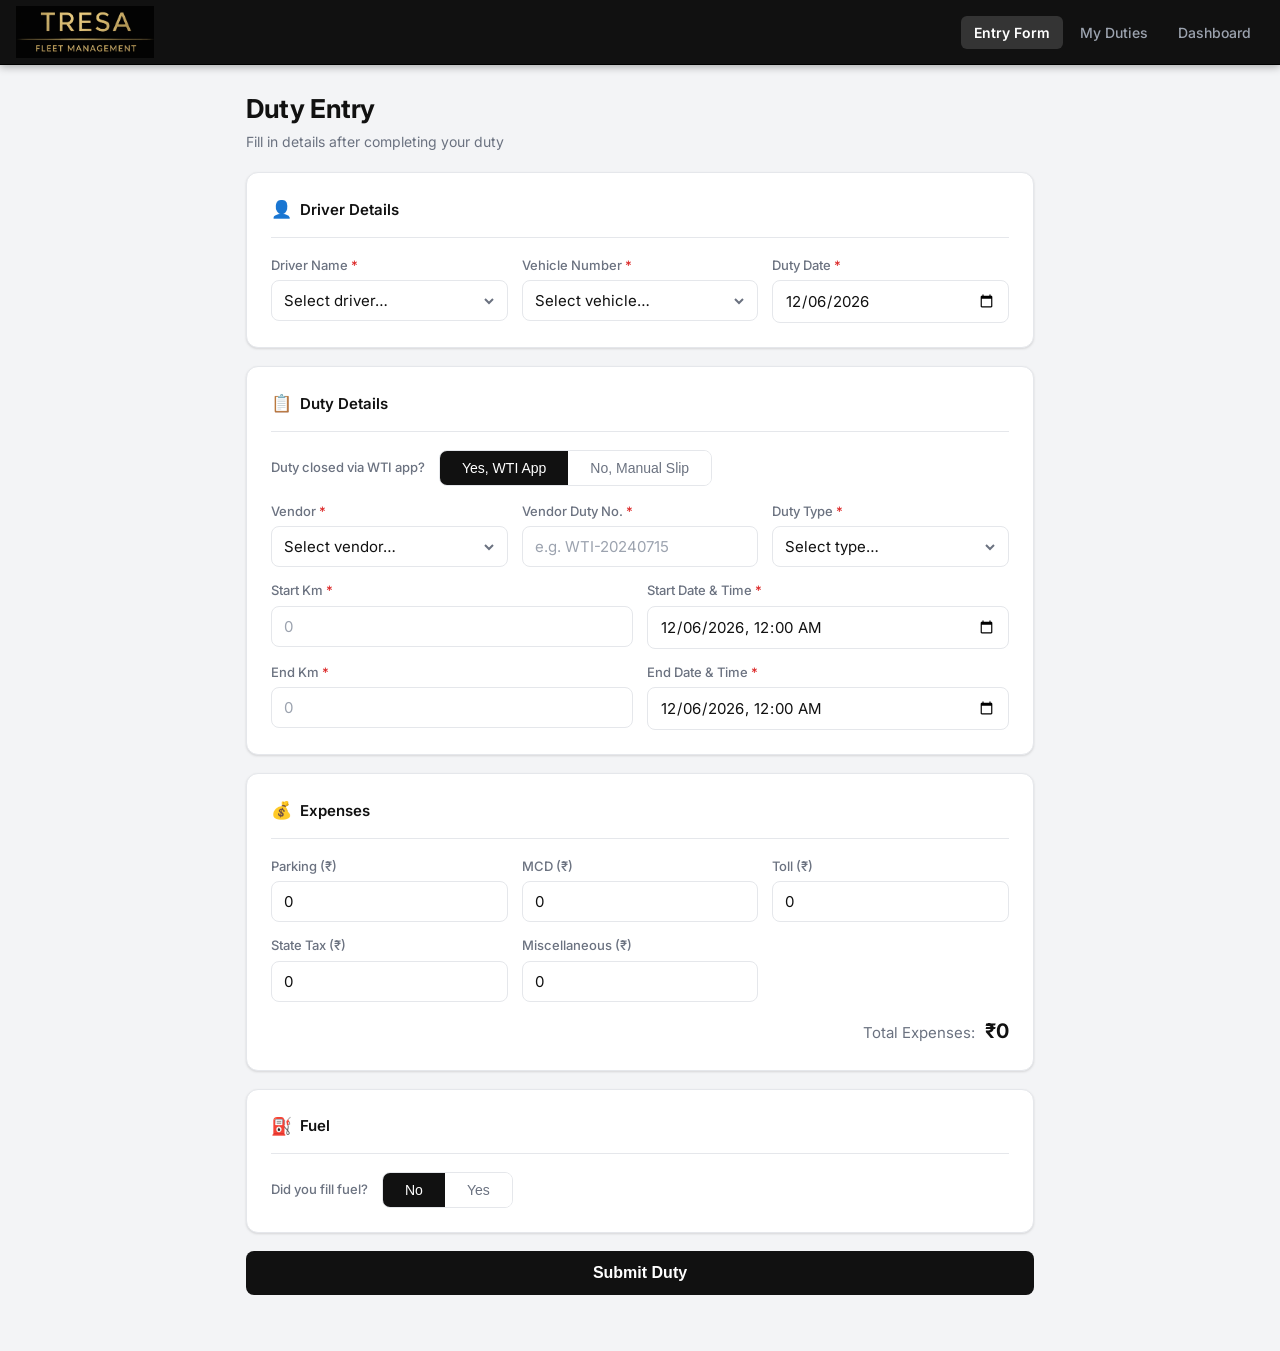
==== commit e9c9b116: "Add Manual Duty Slip toggle and slip number to duty entry form - Toggle in Duty Details: 'Yes, WTI A" ====
--- a/index.html
+++ b/index.html
@@ -60,6 +60,19 @@
       <!-- Duty Details -->
       <div class="card">
         <div class="section-title"><span class="section-icon">📋</span> Duty Details</div>
+        <div class="toggle-row" style="margin-bottom:16px">
+          <label>Duty closed via WTI app?</label>
+          <div class="toggle-group">
+            <button type="button" id="btnSlipNo"  class="toggle-btn active" onclick="setManualSlip(false)">Yes, WTI App</button>
+            <button type="button" id="btnSlipYes" class="toggle-btn"        onclick="setManualSlip(true)">No, Manual Slip</button>
+          </div>
+        </div>
+
+        <div id="slipNoField" class="field" style="display:none; margin-bottom:16px; max-width:300px">
+          <label for="manualSlipNo">Manual Duty Slip No. <span class="req">*</span></label>
+          <input type="text" id="manualSlipNo" name="manualSlipNo" placeholder="e.g. MDS-001">
+        </div>
+
         <div class="grid">
           <div class="field">
             <label for="vendor">Vendor <span class="req">*</span></label>
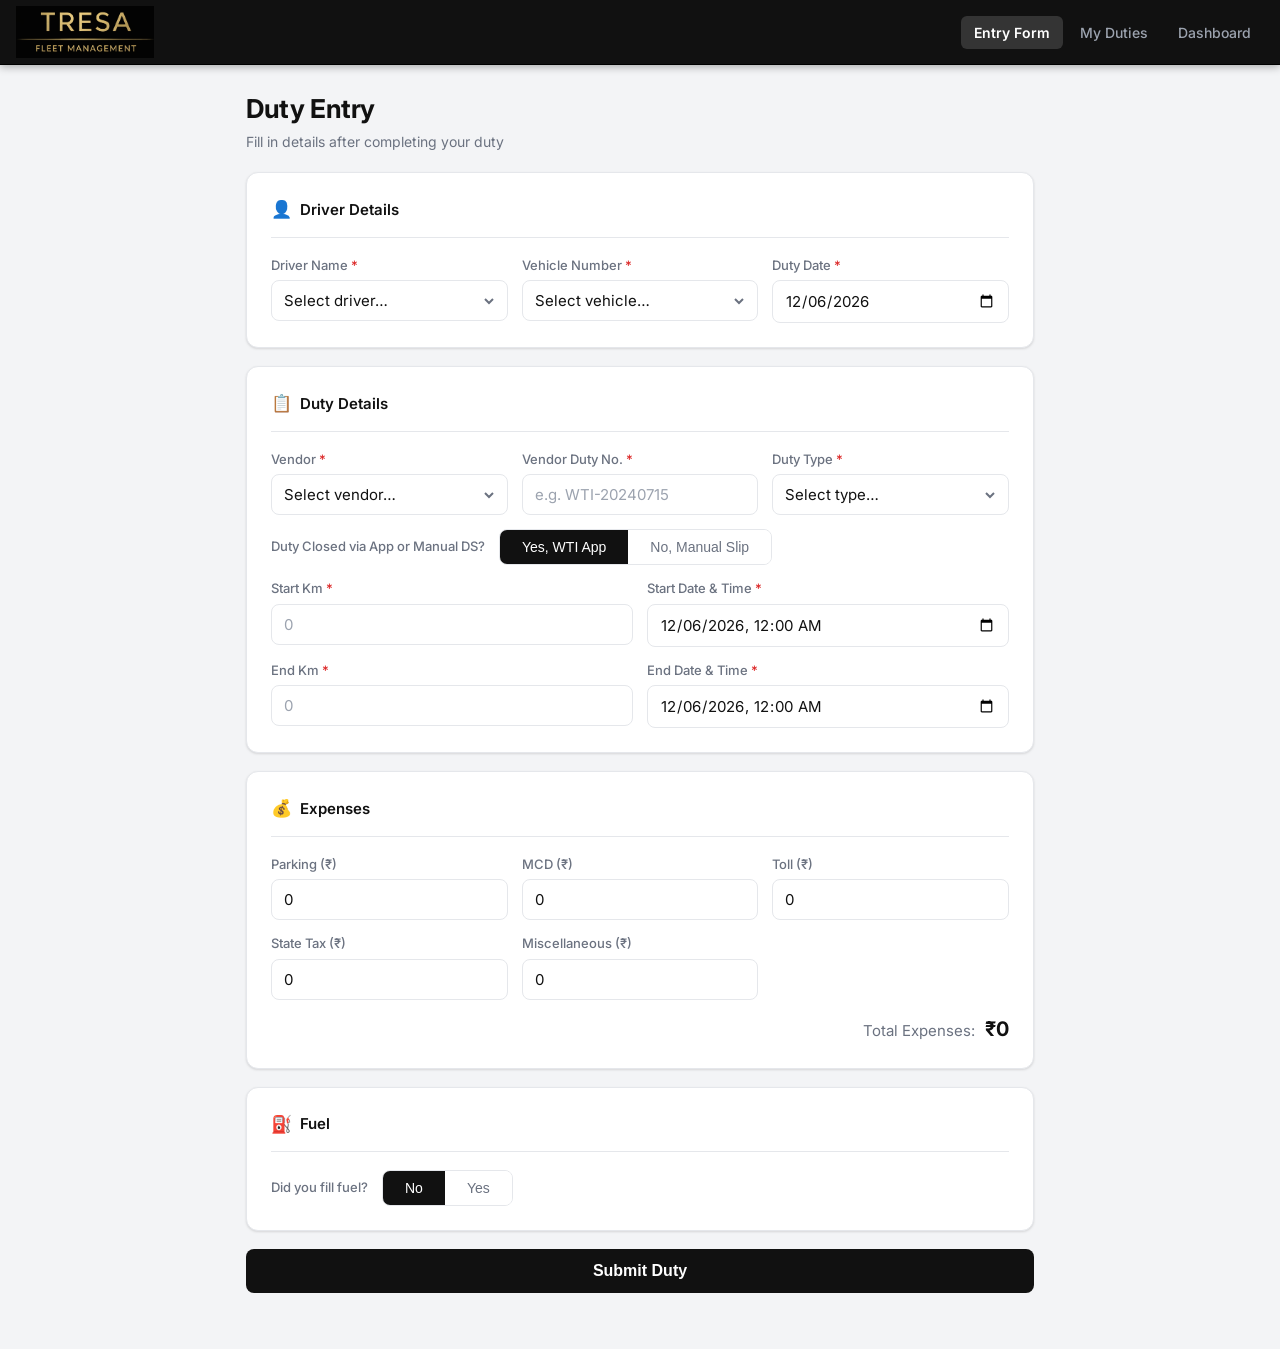
==== commit 7f212428: "Manual DS fields below duty grid; rename toggle label; fix sheet column order Co-Authored-By: Claude" ====
--- a/index.html
+++ b/index.html
@@ -60,36 +60,36 @@
       <!-- Duty Details -->
       <div class="card">
         <div class="section-title"><span class="section-icon">📋</span> Duty Details</div>
-        <div class="toggle-row" style="margin-bottom:16px">
-          <label>Duty closed via WTI app?</label>
+        <div class="grid">
+          <div class="field">
+            <label for="vendor">Vendor <span class="req">*</span></label>
+            <select id="vendor" name="vendor" required>
+              <option value="">Select vendor…</option>
+            </select>
+          </div>
+          <div class="field">
+            <label for="vendorDutyNumber">Vendor Duty No. <span class="req">*</span></label>
+            <input type="text" id="vendorDutyNumber" name="vendorDutyNumber" placeholder="e.g. WTI-20240715" required>
+          </div>
+          <div class="field">
+            <label for="dutyType">Duty Type <span class="req">*</span></label>
+            <select id="dutyType" name="dutyType" required>
+              <option value="">Select type…</option>
+            </select>
+          </div>
+        </div>
+
+        <div class="toggle-row" style="margin-top:14px">
+          <label>Duty Closed via App or Manual DS?</label>
           <div class="toggle-group">
             <button type="button" id="btnSlipNo"  class="toggle-btn active" onclick="setManualSlip(false)">Yes, WTI App</button>
             <button type="button" id="btnSlipYes" class="toggle-btn"        onclick="setManualSlip(true)">No, Manual Slip</button>
           </div>
         </div>
 
-        <div id="slipNoField" class="field" style="display:none; margin-bottom:16px; max-width:300px">
+        <div id="slipNoField" class="field" style="display:none; margin-top:12px; max-width:300px">
           <label for="manualSlipNo">Manual Duty Slip No. <span class="req">*</span></label>
           <input type="text" id="manualSlipNo" name="manualSlipNo" placeholder="e.g. MDS-001">
-        </div>
-
-        <div class="grid">
-          <div class="field">
-            <label for="vendor">Vendor <span class="req">*</span></label>
-            <select id="vendor" name="vendor" required>
-              <option value="">Select vendor…</option>
-            </select>
-          </div>
-          <div class="field">
-            <label for="vendorDutyNumber">Vendor Duty No. <span class="req">*</span></label>
-            <input type="text" id="vendorDutyNumber" name="vendorDutyNumber" placeholder="e.g. WTI-20240715" required>
-          </div>
-          <div class="field">
-            <label for="dutyType">Duty Type <span class="req">*</span></label>
-            <select id="dutyType" name="dutyType" required>
-              <option value="">Select type…</option>
-            </select>
-          </div>
         </div>
 
         <div class="grid grid-2" style="margin-top:14px">
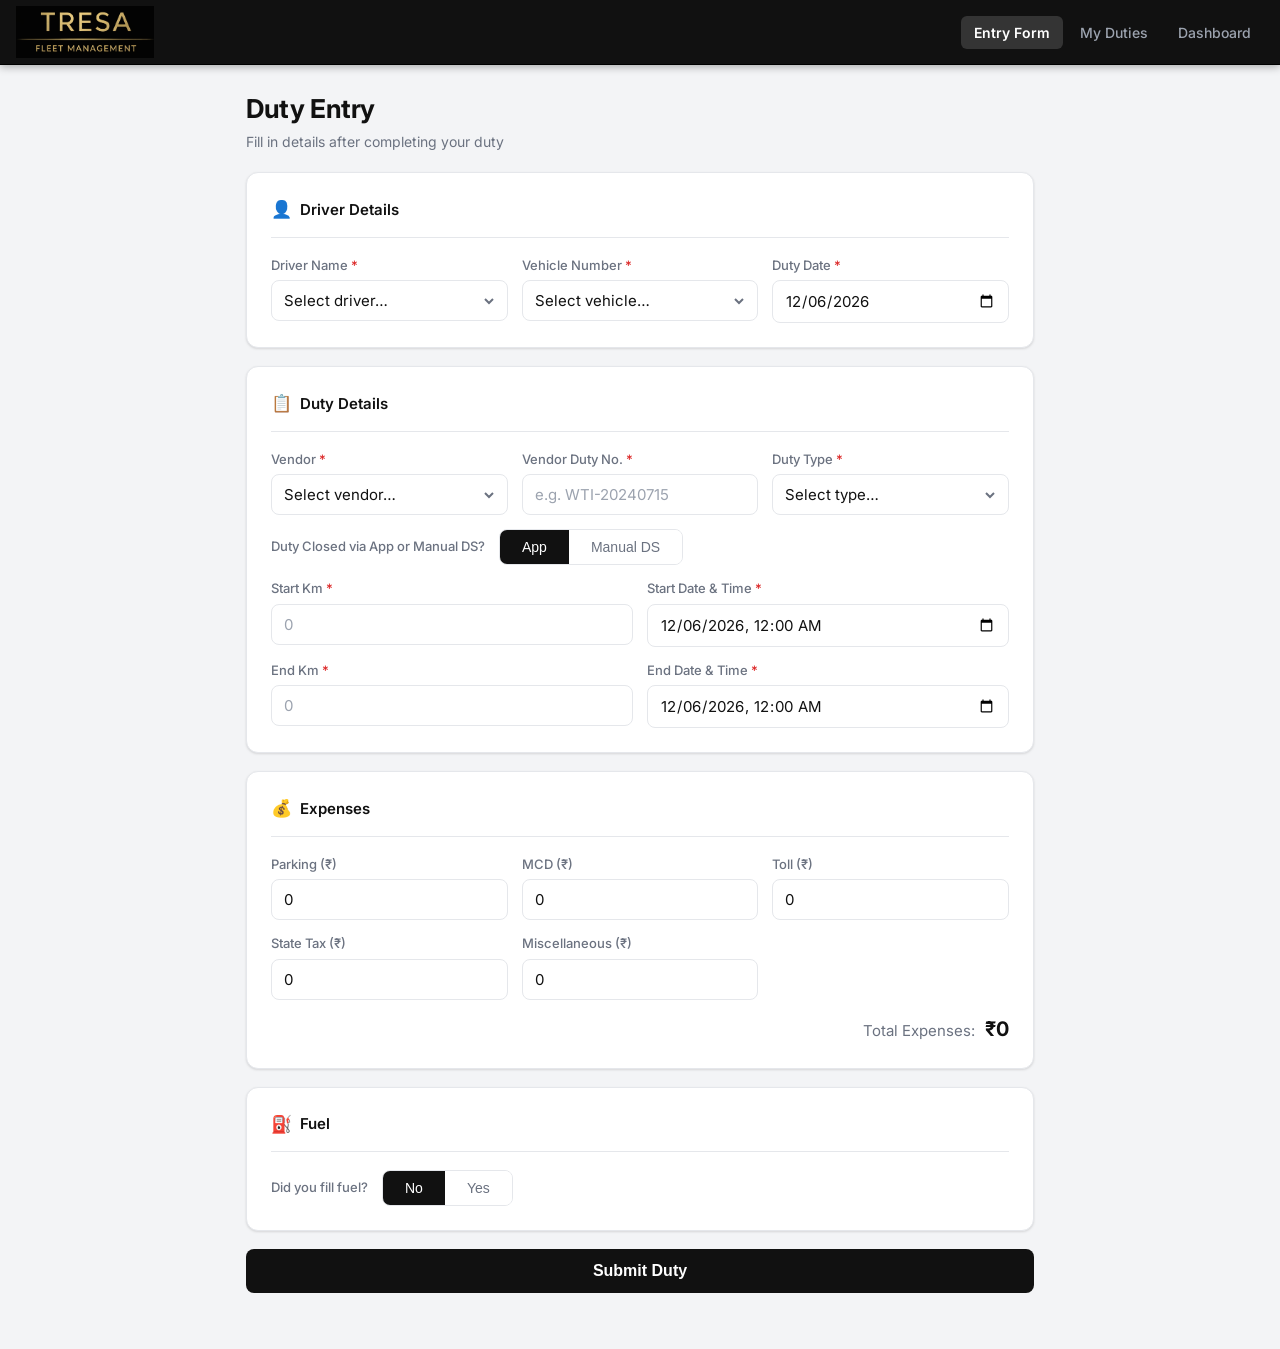
==== commit 1f060639: "Rename toggle options to 'App' and 'Manual DS' Co-Authored-By: Claude Sonnet 4.6 <noreply@anthropic." ====
--- a/index.html
+++ b/index.html
@@ -82,8 +82,8 @@
         <div class="toggle-row" style="margin-top:14px">
           <label>Duty Closed via App or Manual DS?</label>
           <div class="toggle-group">
-            <button type="button" id="btnSlipNo"  class="toggle-btn active" onclick="setManualSlip(false)">Yes, WTI App</button>
-            <button type="button" id="btnSlipYes" class="toggle-btn"        onclick="setManualSlip(true)">No, Manual Slip</button>
+            <button type="button" id="btnSlipNo"  class="toggle-btn active" onclick="setManualSlip(false)">App</button>
+            <button type="button" id="btnSlipYes" class="toggle-btn"        onclick="setManualSlip(true)">Manual DS</button>
           </div>
         </div>
 
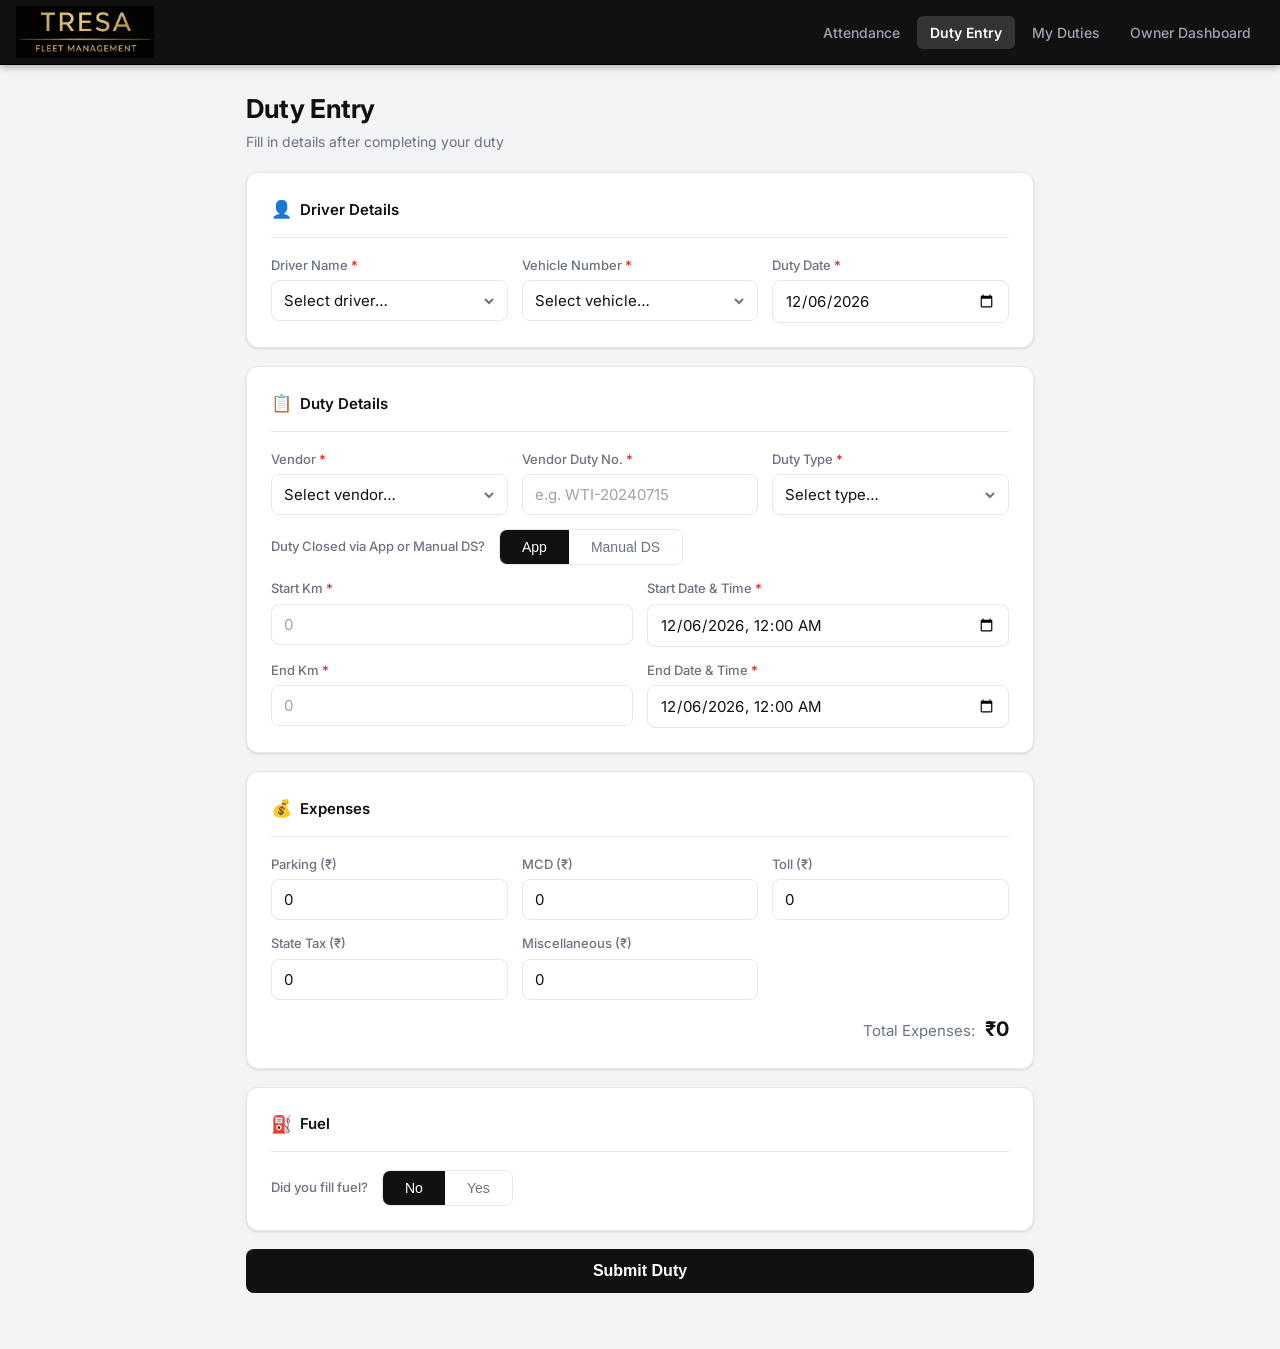
==== commit 783bdc48: "Graduate Attendance to live; reorder and rename nav links Nav order: Attendance | Duty Entry | My Du" ====
--- a/index.html
+++ b/index.html
@@ -16,9 +16,10 @@
       <img src="Branding/Tresa Fleet Logo cropped.png" alt="Tresa Fleet Management" class="brand-logo">
     </a>
     <nav class="nav">
-      <a href="index.html"     class="nav-link active">Entry Form</a>
-      <a href="my-duties.html" class="nav-link">My Duties</a>
-      <a href="dashboard.html" class="nav-link">Dashboard</a>
+      <a href="attendance.html" class="nav-link">Attendance</a>
+      <a href="index.html"      class="nav-link active">Duty Entry</a>
+      <a href="my-duties.html"  class="nav-link">My Duties</a>
+      <a href="dashboard.html"  class="nav-link">Owner Dashboard</a>
     </nav>
   </div>
 </header>
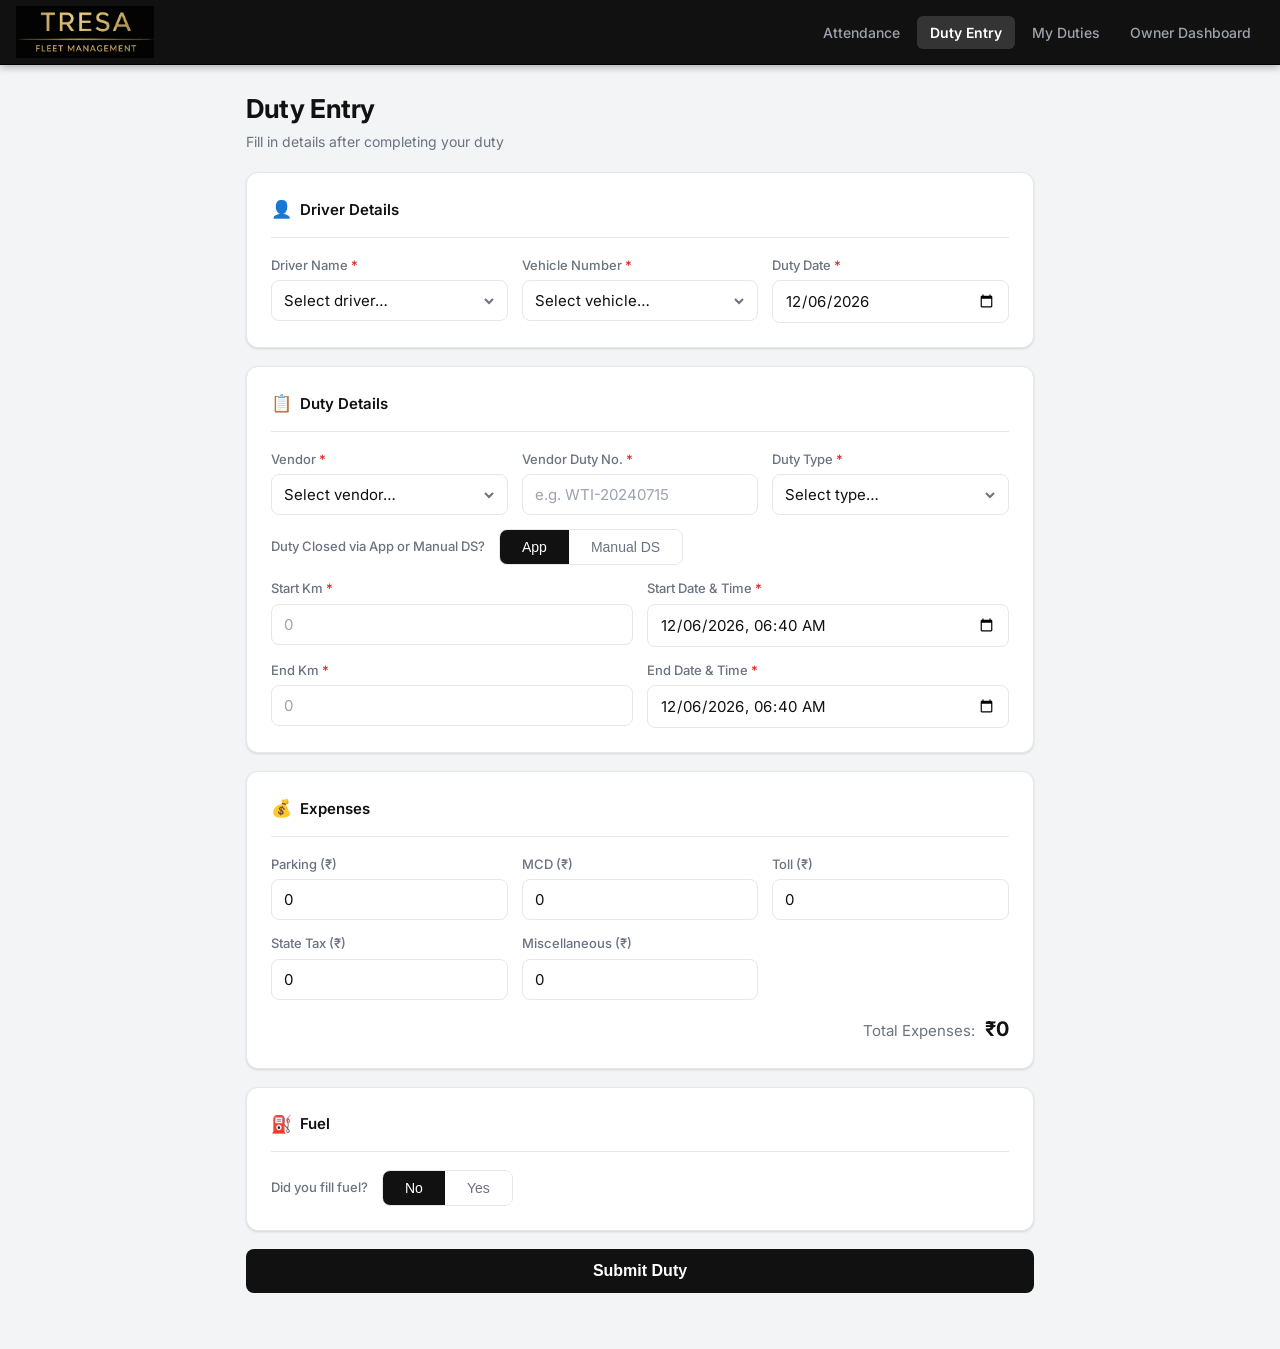
==== commit aae02795: "Fix bugs, mobile UX, and edge cases for Chrome mobile Bugs: - Remove stale otPreview reference in su" ====
--- a/index.html
+++ b/index.html
@@ -182,7 +182,7 @@
       </div>
 
       <!-- Submit -->
-      <div>
+      <div class="submit-bar">
         <button type="submit" class="btn btn-primary btn-lg" id="submitBtn">
           <span id="btnText">Submit Duty</span>
         </button>
--- a/css/styles.css
+++ b/css/styles.css
@@ -282,6 +282,19 @@
 /* ── Salary report table ─────────────────────────────────────────── */
 .salary-row-total { font-weight: 700; background: #f3f4f6; color: var(--text); }
 
+/* ── Edit modal grids ────────────────────────────────────────────── */
+.modal-grid-2    { display: grid; grid-template-columns: 1fr 1fr;        gap: 12px; margin-bottom: 12px; }
+.modal-grid-3    { display: grid; grid-template-columns: 1fr 1fr 1fr;    gap: 12px; margin-bottom: 12px; }
+.modal-grid-5    { display: grid; grid-template-columns: repeat(5, 1fr); gap: 10px; margin-bottom: 12px; }
+.modal-fuel-grid { grid-template-columns: 1fr 1fr 1fr; gap: 12px; margin-top: 10px; }
+
+@media (max-width: 600px) {
+  .modal-grid-2    { grid-template-columns: 1fr; }
+  .modal-grid-3    { grid-template-columns: 1fr 1fr; }
+  .modal-grid-5    { grid-template-columns: 1fr 1fr; }
+  .modal-fuel-grid { grid-template-columns: 1fr 1fr; }
+}
+
 /* ── Loading / empty ─────────────────────────────────────────────── */
 .loading-cell, .empty-cell { padding: 48px; text-align: center; color: var(--text-muted); }
 .spinner {
@@ -340,4 +353,37 @@
   .filter-field { width: 100%; }
   .tabs { gap: 2px; }
   .tab  { font-size: 13px; padding: 7px 8px; }
-}
+
+  /* Sticky submit bar */
+  .submit-bar {
+    position: sticky;
+    bottom: 0;
+    margin: 0 -16px;
+    padding: 12px 16px 20px;
+    background: var(--bg);
+    box-shadow: 0 -4px 12px rgba(0,0,0,.08);
+    z-index: 50;
+  }
+
+  /* Nav: stack logo + links vertically, scroll links horizontally */
+  .nav-bar {
+    flex-direction: column;
+    align-items: flex-start;
+    padding: 8px 12px;
+    gap: 6px;
+  }
+  .brand-logo { height: 40px; }
+  .nav {
+    width: 100%;
+    overflow-x: auto;
+    -webkit-overflow-scrolling: touch;
+    padding-bottom: 2px;
+    scrollbar-width: none;
+  }
+  .nav::-webkit-scrollbar { display: none; }
+  .nav-link {
+    white-space: nowrap;
+    font-size: 13px;
+    padding: 5px 10px;
+  }
+}
